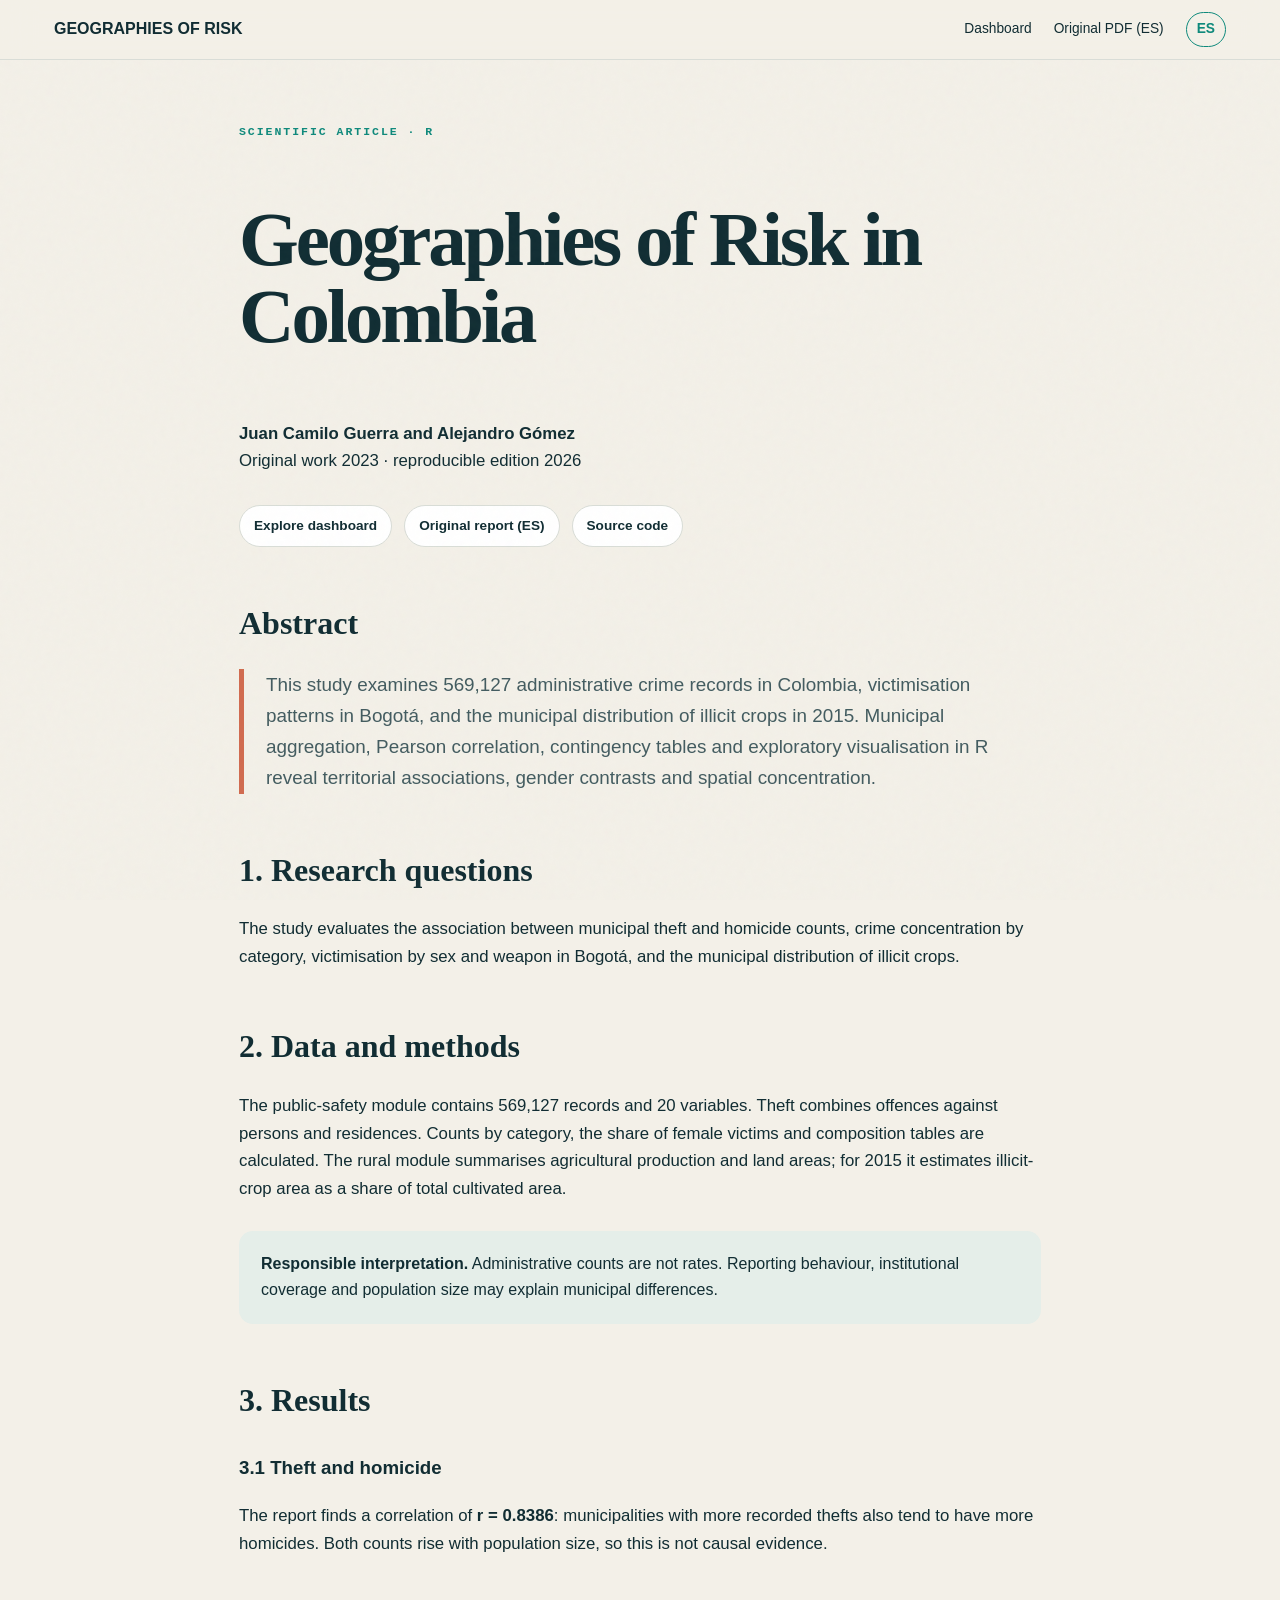
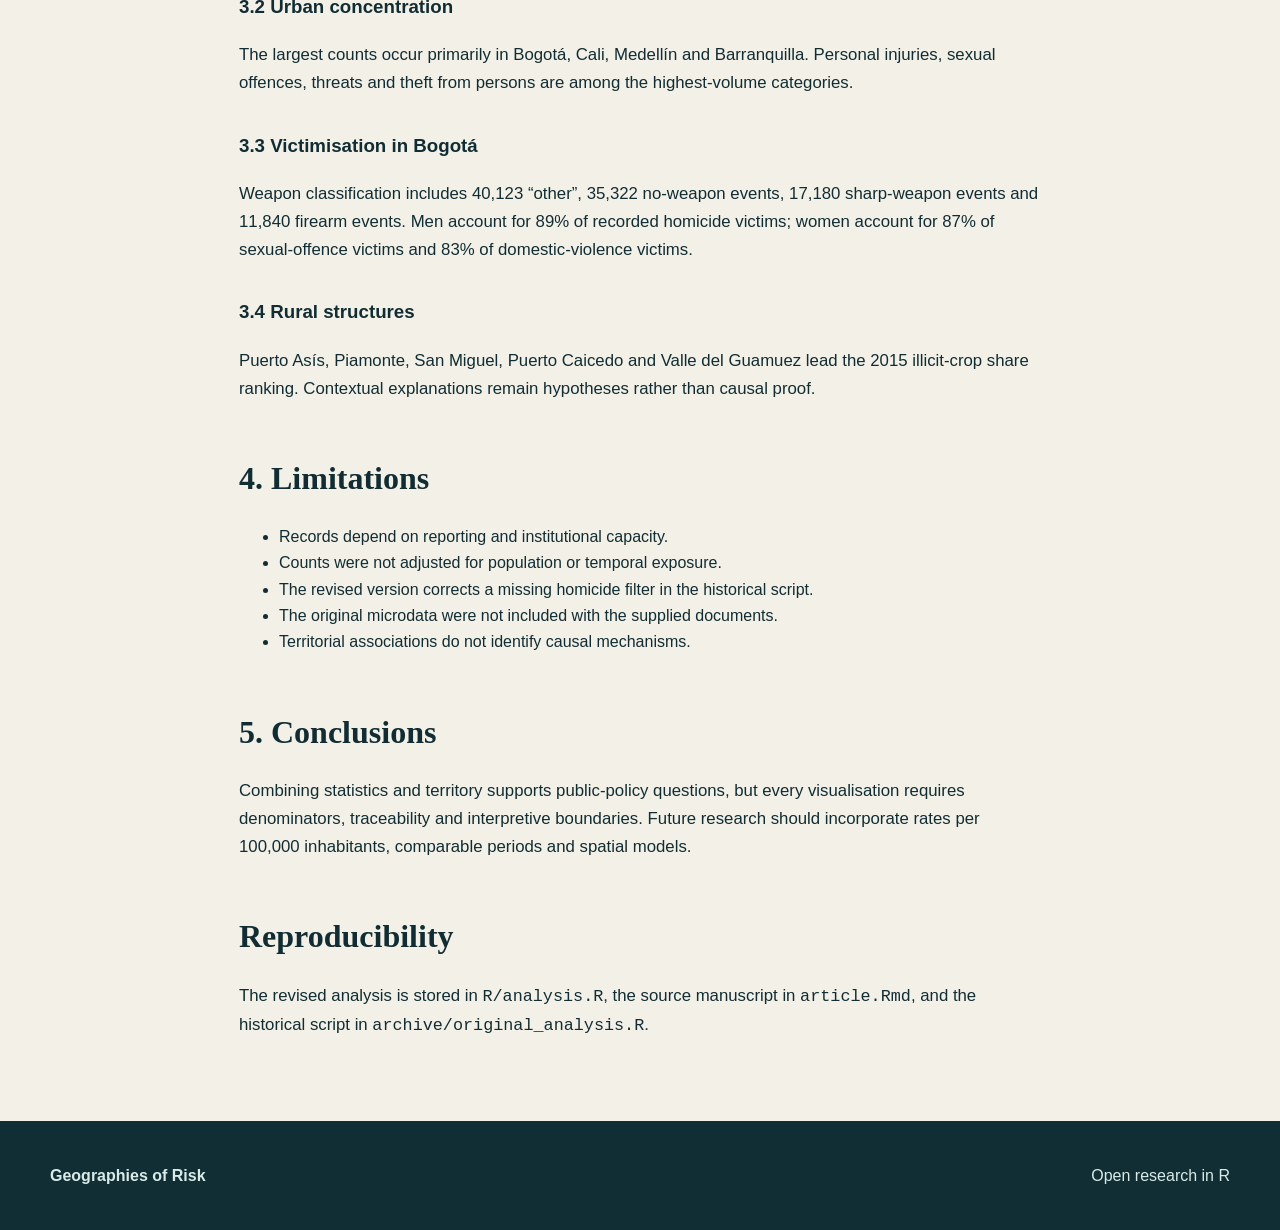
==== article-en.html @ b02cf295 "Añade versión bilingüe del sitio" ====
<!doctype html><html lang="en"><head><meta charset="utf-8"><meta name="viewport" content="width=device-width,initial-scale=1"><meta name="description" content="Scientific article on crime, victimisation and rural structures in Colombia."><meta property="og:title" content="Article · Geographies of Risk"><meta property="og:image" content="https://juancamiloguerra.github.io/geografias-del-riesgo-colombia-r/assets/og.png"><title>Article · Geographies of Risk</title><link rel="stylesheet" href="assets/site.css"><style>.lang{border:1px solid var(--teal);color:var(--teal)!important;border-radius:999px;padding:5px 10px;font-weight:800}@media(max-width:800px){.nav a.lang{display:block!important}}</style></head><body><div class="noise"></div><nav class="nav"><div><a class="brand" href="index-en.html">GEOGRAPHIES OF RISK</a><a href="dashboard-en.html">Dashboard</a><a href="docs/articulo-original.pdf">Original PDF (ES)</a><a class="lang" href="article.html" hreflang="es">ES</a></div></nav><article class="article"><div class="eyebrow" style="color:var(--teal)">Scientific article · R</div><h1>Geographies of Risk in Colombia</h1><p><strong>Juan Camilo Guerra and Alejandro Gómez</strong><br>Original work 2023 · reproducible edition 2026</p><div class="sourcebar"><a href="dashboard-en.html">Explore dashboard</a><a href="docs/articulo-original.pdf">Original report (ES)</a><a href="https://github.com/JuanCamiloGuerra/geografias-del-riesgo-colombia-r">Source code</a></div><h2>Abstract</h2><p class="abstract">This study examines 569,127 administrative crime records in Colombia, victimisation patterns in Bogotá, and the municipal distribution of illicit crops in 2015. Municipal aggregation, Pearson correlation, contingency tables and exploratory visualisation in R reveal territorial associations, gender contrasts and spatial concentration.</p><h2>1. Research questions</h2><p>The study evaluates the association between municipal theft and homicide counts, crime concentration by category, victimisation by sex and weapon in Bogotá, and the municipal distribution of illicit crops.</p><h2>2. Data and methods</h2><p>The public-safety module contains 569,127 records and 20 variables. Theft combines offences against persons and residences. Counts by category, the share of female victims and composition tables are calculated. The rural module summarises agricultural production and land areas; for 2015 it estimates illicit-crop area as a share of total cultivated area.</p><div class="callout"><strong>Responsible interpretation.</strong> Administrative counts are not rates. Reporting behaviour, institutional coverage and population size may explain municipal differences.</div><h2>3. Results</h2><h3>3.1 Theft and homicide</h3><p>The report finds a correlation of <strong>r = 0.8386</strong>: municipalities with more recorded thefts also tend to have more homicides. Both counts rise with population size, so this is not causal evidence.</p><h3>3.2 Urban concentration</h3><p>The largest counts occur primarily in Bogotá, Cali, Medellín and Barranquilla. Personal injuries, sexual offences, threats and theft from persons are among the highest-volume categories.</p><h3>3.3 Victimisation in Bogotá</h3><p>Weapon classification includes 40,123 “other”, 35,322 no-weapon events, 17,180 sharp-weapon events and 11,840 firearm events. Men account for 89% of recorded homicide victims; women account for 87% of sexual-offence victims and 83% of domestic-violence victims.</p><h3>3.4 Rural structures</h3><p>Puerto Asís, Piamonte, San Miguel, Puerto Caicedo and Valle del Guamuez lead the 2015 illicit-crop share ranking. Contextual explanations remain hypotheses rather than causal proof.</p><h2 id="limitations">4. Limitations</h2><ul><li>Records depend on reporting and institutional capacity.</li><li>Counts were not adjusted for population or temporal exposure.</li><li>The revised version corrects a missing homicide filter in the historical script.</li><li>The original microdata were not included with the supplied documents.</li><li>Territorial associations do not identify causal mechanisms.</li></ul><h2>5. Conclusions</h2><p>Combining statistics and territory supports public-policy questions, but every visualisation requires denominators, traceability and interpretive boundaries. Future research should incorporate rates per 100,000 inhabitants, comparable periods and spatial models.</p><h2>Reproducibility</h2><p>The revised analysis is stored in <code>R/analysis.R</code>, the source manuscript in <code>article.Rmd</code>, and the historical script in <code>archive/original_analysis.R</code>.</p></article><footer class="footer"><div><strong>Geographies of Risk</strong><span>Open research in R</span></div></footer></body></html>
---- assets/site.css ----
:root{--ink:#112d33;--paper:#f3f0e8;--card:#fffdf8;--teal:#0e897b;--rust:#d16b4f;--gold:#c69c3c;--blue:#576a8f;--muted:#66777a;--line:#d9ddd7}*{box-sizing:border-box}html{scroll-behavior:smooth}body{margin:0;background:var(--paper);color:var(--ink);font:16px/1.65 Inter,Segoe UI,Arial,sans-serif}a{color:inherit}.noise{position:fixed;inset:0;opacity:.025;pointer-events:none;background-image:url("data:image/svg+xml,%3Csvg viewBox='0 0 150 150' xmlns='http://www.w3.org/2000/svg'%3E%3Cfilter id='n'%3E%3CfeTurbulence type='fractalNoise' baseFrequency='.85' numOctaves='3' stitchTiles='stitch'/%3E%3C/filter%3E%3Crect width='100%25' height='100%25' filter='url(%23n)'/%3E%3C/svg%3E")}.nav{position:sticky;top:0;z-index:20;background:rgba(243,240,232,.92);backdrop-filter:blur(16px);border-bottom:1px solid var(--line)}.nav>div{max-width:1220px;margin:auto;padding:12px 24px;display:flex;align-items:center;gap:22px}.brand{font-weight:800;text-decoration:none;margin-right:auto}.nav a:not(.brand){font-size:.86rem;text-decoration:none}.hero{background:linear-gradient(125deg,#102e34 0%,#164d4b 48%,#9b563f 100%);color:white;padding:90px 24px 78px;position:relative;overflow:hidden}.hero:after{content:"";position:absolute;width:560px;height:560px;border:1px solid rgba(255,255,255,.13);border-radius:50%;right:-160px;top:-260px;box-shadow:0 0 0 70px rgba(255,255,255,.035),0 0 0 145px rgba(255,255,255,.025)}.hero>div,.wrap{max-width:1180px;margin:auto;position:relative;z-index:1}.eyebrow{font:700 .72rem/1.2 ui-monospace,SFMono-Regular,Consolas,monospace;letter-spacing:.17em;text-transform:uppercase;color:#a7e6db}.hero h1{font:700 clamp(3.1rem,7vw,6.8rem)/.92 Georgia,serif;max-width:920px;margin:16px 0 22px;letter-spacing:-.045em}.hero p{max-width:760px;font-size:1.2rem;color:#dcece9}.buttons{display:flex;gap:12px;flex-wrap:wrap;margin-top:28px}.btn{display:inline-block;text-decoration:none;padding:12px 17px;border-radius:999px;font-weight:750;font-size:.9rem;background:white;color:var(--ink)}.btn.alt{background:transparent;color:white;border:1px solid rgba(255,255,255,.4)}.wrap{padding:70px 24px}.section{margin-bottom:84px}.section h2{font:700 clamp(2rem,4vw,3.2rem)/1.05 Georgia,serif;margin:0 0 12px}.lede{max-width:790px;color:var(--muted);font-size:1.1rem}.grid{display:grid;grid-template-columns:repeat(12,1fr);gap:18px;margin-top:28px}.card{background:var(--card);border:1px solid var(--line);border-radius:18px;padding:25px;box-shadow:0 14px 45px rgba(17,45,51,.055)}.third{grid-column:span 4}.half{grid-column:span 6}.wide{grid-column:1/-1}.card .num{font:700 2.3rem/1 Georgia,serif;color:var(--rust);display:block;margin:10px 0}.card small{color:var(--muted)}.finding{border-top:5px solid var(--teal)}.finding:nth-child(2){border-top-color:var(--rust)}.finding:nth-child(3){border-top-color:var(--gold)}.footer{background:#102e34;color:#d9ebe8;padding:42px 24px}.footer>div{max-width:1180px;margin:auto;display:flex;justify-content:space-between;gap:20px;flex-wrap:wrap}.article{max-width:850px;margin:auto;padding:65px 24px}.article h1{font:700 clamp(2.7rem,6vw,5rem)/1 Georgia,serif;letter-spacing:-.04em}.article h2{font:700 2rem Georgia,serif;margin-top:58px}.article h3{margin-top:34px}.article p{font-size:1.05rem}.article .abstract{font-size:1.18rem;color:#435c60;border-left:5px solid var(--rust);padding-left:22px}.callout{background:#e5eee9;border-radius:14px;padding:20px 22px;margin:28px 0}.sourcebar{display:flex;gap:12px;flex-wrap:wrap;margin:30px 0}.sourcebar a{padding:9px 14px;border-radius:999px;border:1px solid var(--line);text-decoration:none;background:white;font-weight:700;font-size:.85rem}@media(max-width:800px){.third,.half{grid-column:1/-1}.hero{padding-top:62px}.hero h1{font-size:3.5rem}.nav a:not(.brand){display:none}}
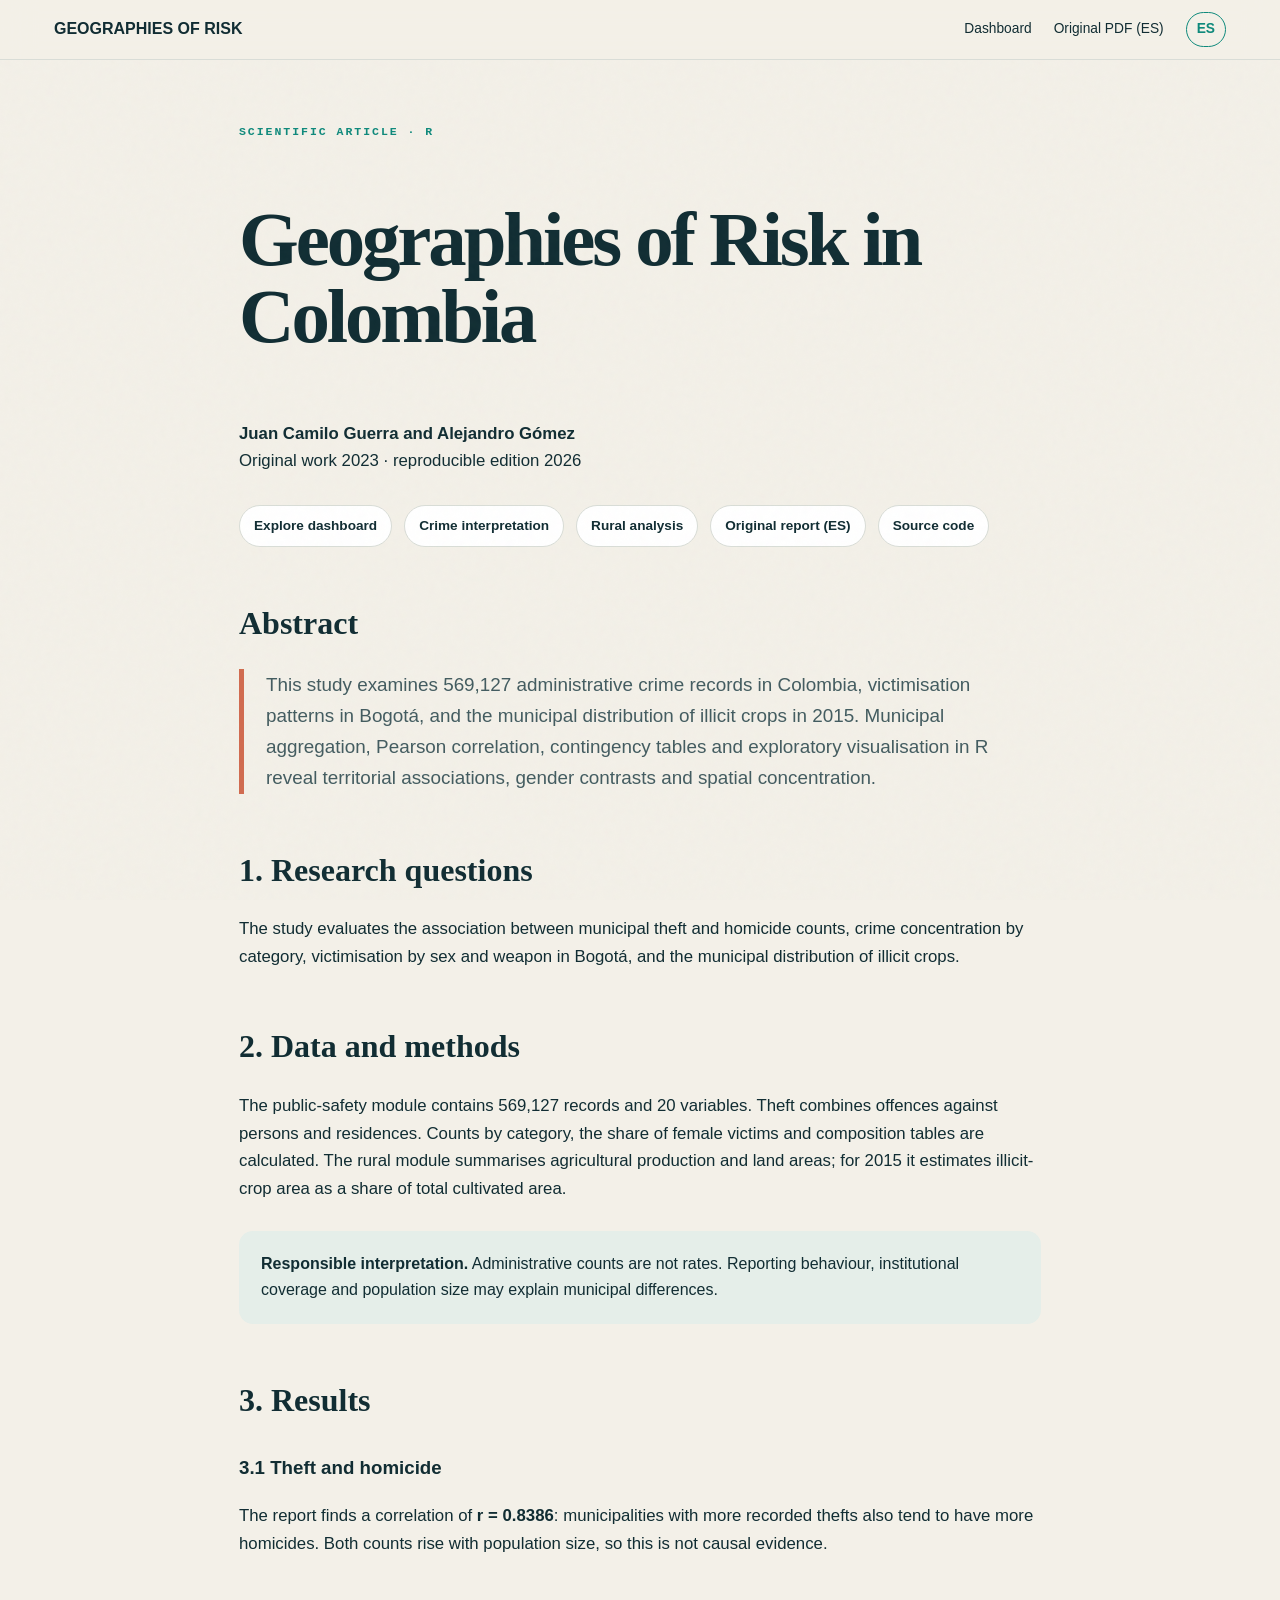
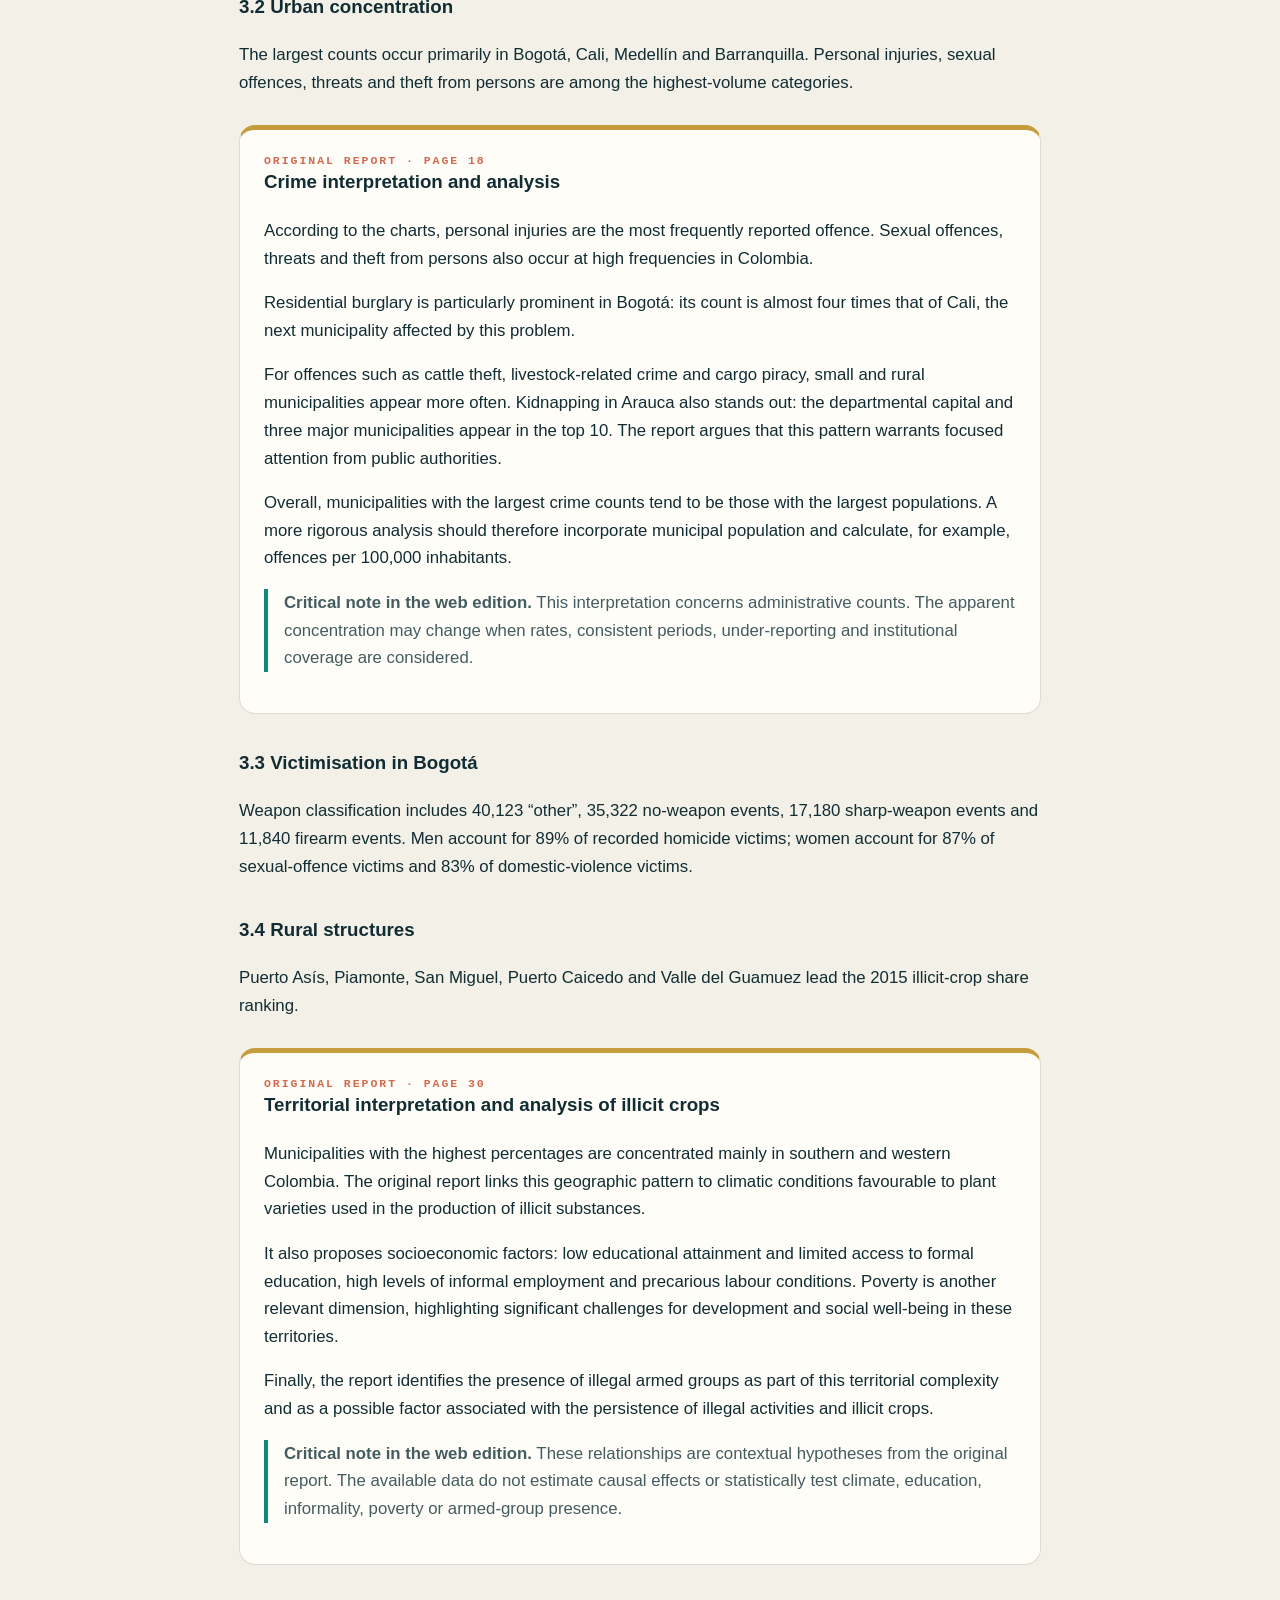
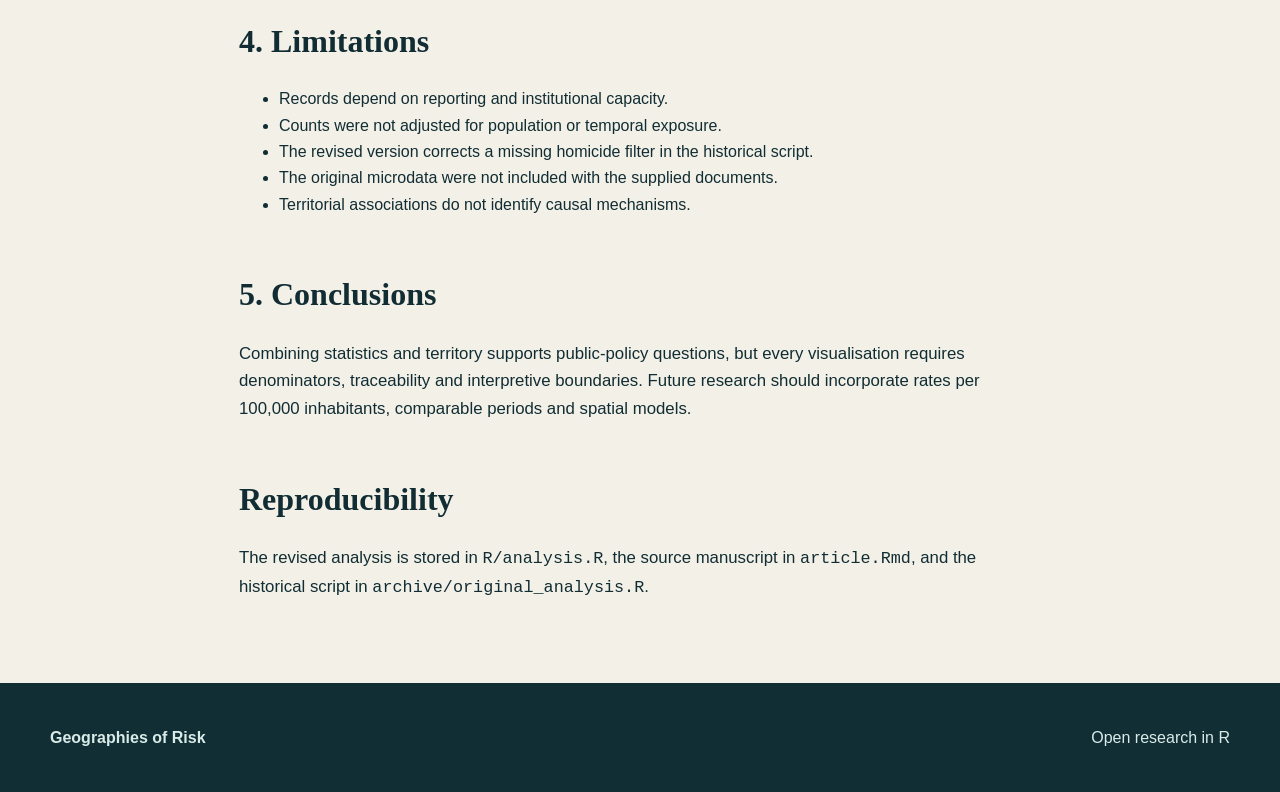
==== commit 04bea6aa: "Incorpora interpretación y análisis del informe" ====
--- a/article-en.html
+++ b/article-en.html
@@ -1 +1,15 @@
-<!doctype html><html lang="en"><head><meta charset="utf-8"><meta name="viewport" content="width=device-width,initial-scale=1"><meta name="description" content="Scientific article on crime, victimisation and rural structures in Colombia."><meta property="og:title" content="Article · Geographies of Risk"><meta property="og:image" content="https://juancamiloguerra.github.io/geografias-del-riesgo-colombia-r/assets/og.png"><title>Article · Geographies of Risk</title><link rel="stylesheet" href="assets/site.css"><style>.lang{border:1px solid var(--teal);color:var(--teal)!important;border-radius:999px;padding:5px 10px;font-weight:800}@media(max-width:800px){.nav a.lang{display:block!important}}</style></head><body><div class="noise"></div><nav class="nav"><div><a class="brand" href="index-en.html">GEOGRAPHIES OF RISK</a><a href="dashboard-en.html">Dashboard</a><a href="docs/articulo-original.pdf">Original PDF (ES)</a><a class="lang" href="article.html" hreflang="es">ES</a></div></nav><article class="article"><div class="eyebrow" style="color:var(--teal)">Scientific article · R</div><h1>Geographies of Risk in Colombia</h1><p><strong>Juan Camilo Guerra and Alejandro Gómez</strong><br>Original work 2023 · reproducible edition 2026</p><div class="sourcebar"><a href="dashboard-en.html">Explore dashboard</a><a href="docs/articulo-original.pdf">Original report (ES)</a><a href="https://github.com/JuanCamiloGuerra/geografias-del-riesgo-colombia-r">Source code</a></div><h2>Abstract</h2><p class="abstract">This study examines 569,127 administrative crime records in Colombia, victimisation patterns in Bogotá, and the municipal distribution of illicit crops in 2015. Municipal aggregation, Pearson correlation, contingency tables and exploratory visualisation in R reveal territorial associations, gender contrasts and spatial concentration.</p><h2>1. Research questions</h2><p>The study evaluates the association between municipal theft and homicide counts, crime concentration by category, victimisation by sex and weapon in Bogotá, and the municipal distribution of illicit crops.</p><h2>2. Data and methods</h2><p>The public-safety module contains 569,127 records and 20 variables. Theft combines offences against persons and residences. Counts by category, the share of female victims and composition tables are calculated. The rural module summarises agricultural production and land areas; for 2015 it estimates illicit-crop area as a share of total cultivated area.</p><div class="callout"><strong>Responsible interpretation.</strong> Administrative counts are not rates. Reporting behaviour, institutional coverage and population size may explain municipal differences.</div><h2>3. Results</h2><h3>3.1 Theft and homicide</h3><p>The report finds a correlation of <strong>r = 0.8386</strong>: municipalities with more recorded thefts also tend to have more homicides. Both counts rise with population size, so this is not causal evidence.</p><h3>3.2 Urban concentration</h3><p>The largest counts occur primarily in Bogotá, Cali, Medellín and Barranquilla. Personal injuries, sexual offences, threats and theft from persons are among the highest-volume categories.</p><h3>3.3 Victimisation in Bogotá</h3><p>Weapon classification includes 40,123 “other”, 35,322 no-weapon events, 17,180 sharp-weapon events and 11,840 firearm events. Men account for 89% of recorded homicide victims; women account for 87% of sexual-offence victims and 83% of domestic-violence victims.</p><h3>3.4 Rural structures</h3><p>Puerto Asís, Piamonte, San Miguel, Puerto Caicedo and Valle del Guamuez lead the 2015 illicit-crop share ranking. Contextual explanations remain hypotheses rather than causal proof.</p><h2 id="limitations">4. Limitations</h2><ul><li>Records depend on reporting and institutional capacity.</li><li>Counts were not adjusted for population or temporal exposure.</li><li>The revised version corrects a missing homicide filter in the historical script.</li><li>The original microdata were not included with the supplied documents.</li><li>Territorial associations do not identify causal mechanisms.</li></ul><h2>5. Conclusions</h2><p>Combining statistics and territory supports public-policy questions, but every visualisation requires denominators, traceability and interpretive boundaries. Future research should incorporate rates per 100,000 inhabitants, comparable periods and spatial models.</p><h2>Reproducibility</h2><p>The revised analysis is stored in <code>R/analysis.R</code>, the source manuscript in <code>article.Rmd</code>, and the historical script in <code>archive/original_analysis.R</code>.</p></article><footer class="footer"><div><strong>Geographies of Risk</strong><span>Open research in R</span></div></footer></body></html>
+<!doctype html>
+<html lang="en"><head><meta charset="utf-8"><meta name="viewport" content="width=device-width,initial-scale=1"><meta name="description" content="Scientific article on crime, victimisation and rural structures in Colombia."><meta property="og:title" content="Article · Geographies of Risk"><meta property="og:image" content="https://juancamiloguerra.github.io/geografias-del-riesgo-colombia-r/assets/og.png"><title>Article · Geographies of Risk</title><link rel="stylesheet" href="assets/site.css"><style>.lang{border:1px solid var(--teal);color:var(--teal)!important;border-radius:999px;padding:5px 10px;font-weight:800}.analysis{background:#fffdf8;border:1px solid var(--line);border-top:5px solid var(--gold);border-radius:16px;padding:24px;margin:28px 0}.analysis h3{margin-top:0}.critical{color:#435c60;border-left:4px solid var(--teal);padding-left:16px}@media(max-width:800px){.nav a.lang{display:block!important}}</style></head><body><div class="noise"></div>
+<nav class="nav"><div><a class="brand" href="index-en.html">GEOGRAPHIES OF RISK</a><a href="dashboard-en.html">Dashboard</a><a href="docs/articulo-original.pdf">Original PDF (ES)</a><a class="lang" href="article.html" hreflang="es">ES</a></div></nav>
+<article class="article"><div class="eyebrow" style="color:var(--teal)">Scientific article · R</div><h1>Geographies of Risk in Colombia</h1><p><strong>Juan Camilo Guerra and Alejandro Gómez</strong><br>Original work 2023 · reproducible edition 2026</p><div class="sourcebar"><a href="dashboard-en.html">Explore dashboard</a><a href="#crime-interpretation">Crime interpretation</a><a href="#rural-interpretation">Rural analysis</a><a href="docs/articulo-original.pdf">Original report (ES)</a><a href="https://github.com/JuanCamiloGuerra/geografias-del-riesgo-colombia-r">Source code</a></div>
+<h2>Abstract</h2><p class="abstract">This study examines 569,127 administrative crime records in Colombia, victimisation patterns in Bogotá, and the municipal distribution of illicit crops in 2015. Municipal aggregation, Pearson correlation, contingency tables and exploratory visualisation in R reveal territorial associations, gender contrasts and spatial concentration.</p>
+<h2>1. Research questions</h2><p>The study evaluates the association between municipal theft and homicide counts, crime concentration by category, victimisation by sex and weapon in Bogotá, and the municipal distribution of illicit crops.</p>
+<h2>2. Data and methods</h2><p>The public-safety module contains 569,127 records and 20 variables. Theft combines offences against persons and residences. Counts by category, the share of female victims and composition tables are calculated. The rural module summarises agricultural production and land areas; for 2015 it estimates illicit-crop area as a share of total cultivated area.</p><div class="callout"><strong>Responsible interpretation.</strong> Administrative counts are not rates. Reporting behaviour, institutional coverage and population size may explain municipal differences.</div>
+<h2>3. Results</h2><h3>3.1 Theft and homicide</h3><p>The report finds a correlation of <strong>r = 0.8386</strong>: municipalities with more recorded thefts also tend to have more homicides. Both counts rise with population size, so this is not causal evidence.</p>
+<h3>3.2 Urban concentration</h3><p>The largest counts occur primarily in Bogotá, Cali, Medellín and Barranquilla. Personal injuries, sexual offences, threats and theft from persons are among the highest-volume categories.</p>
+<section class="analysis" id="crime-interpretation"><div class="eyebrow" style="color:var(--rust)">Original report · page 18</div><h3>Crime interpretation and analysis</h3><p>According to the charts, personal injuries are the most frequently reported offence. Sexual offences, threats and theft from persons also occur at high frequencies in Colombia.</p><p>Residential burglary is particularly prominent in Bogotá: its count is almost four times that of Cali, the next municipality affected by this problem.</p><p>For offences such as cattle theft, livestock-related crime and cargo piracy, small and rural municipalities appear more often. Kidnapping in Arauca also stands out: the departmental capital and three major municipalities appear in the top 10. The report argues that this pattern warrants focused attention from public authorities.</p><p>Overall, municipalities with the largest crime counts tend to be those with the largest populations. A more rigorous analysis should therefore incorporate municipal population and calculate, for example, offences per 100,000 inhabitants.</p><p class="critical"><strong>Critical note in the web edition.</strong> This interpretation concerns administrative counts. The apparent concentration may change when rates, consistent periods, under-reporting and institutional coverage are considered.</p></section>
+<h3>3.3 Victimisation in Bogotá</h3><p>Weapon classification includes 40,123 “other”, 35,322 no-weapon events, 17,180 sharp-weapon events and 11,840 firearm events. Men account for 89% of recorded homicide victims; women account for 87% of sexual-offence victims and 83% of domestic-violence victims.</p>
+<h3>3.4 Rural structures</h3><p>Puerto Asís, Piamonte, San Miguel, Puerto Caicedo and Valle del Guamuez lead the 2015 illicit-crop share ranking.</p>
+<section class="analysis" id="rural-interpretation"><div class="eyebrow" style="color:var(--rust)">Original report · page 30</div><h3>Territorial interpretation and analysis of illicit crops</h3><p>Municipalities with the highest percentages are concentrated mainly in southern and western Colombia. The original report links this geographic pattern to climatic conditions favourable to plant varieties used in the production of illicit substances.</p><p>It also proposes socioeconomic factors: low educational attainment and limited access to formal education, high levels of informal employment and precarious labour conditions. Poverty is another relevant dimension, highlighting significant challenges for development and social well-being in these territories.</p><p>Finally, the report identifies the presence of illegal armed groups as part of this territorial complexity and as a possible factor associated with the persistence of illegal activities and illicit crops.</p><p class="critical"><strong>Critical note in the web edition.</strong> These relationships are contextual hypotheses from the original report. The available data do not estimate causal effects or statistically test climate, education, informality, poverty or armed-group presence.</p></section>
+<h2 id="limitations">4. Limitations</h2><ul><li>Records depend on reporting and institutional capacity.</li><li>Counts were not adjusted for population or temporal exposure.</li><li>The revised version corrects a missing homicide filter in the historical script.</li><li>The original microdata were not included with the supplied documents.</li><li>Territorial associations do not identify causal mechanisms.</li></ul>
+<h2>5. Conclusions</h2><p>Combining statistics and territory supports public-policy questions, but every visualisation requires denominators, traceability and interpretive boundaries. Future research should incorporate rates per 100,000 inhabitants, comparable periods and spatial models.</p><h2>Reproducibility</h2><p>The revised analysis is stored in <code>R/analysis.R</code>, the source manuscript in <code>article.Rmd</code>, and the historical script in <code>archive/original_analysis.R</code>.</p></article><footer class="footer"><div><strong>Geographies of Risk</strong><span>Open research in R</span></div></footer></body></html>
